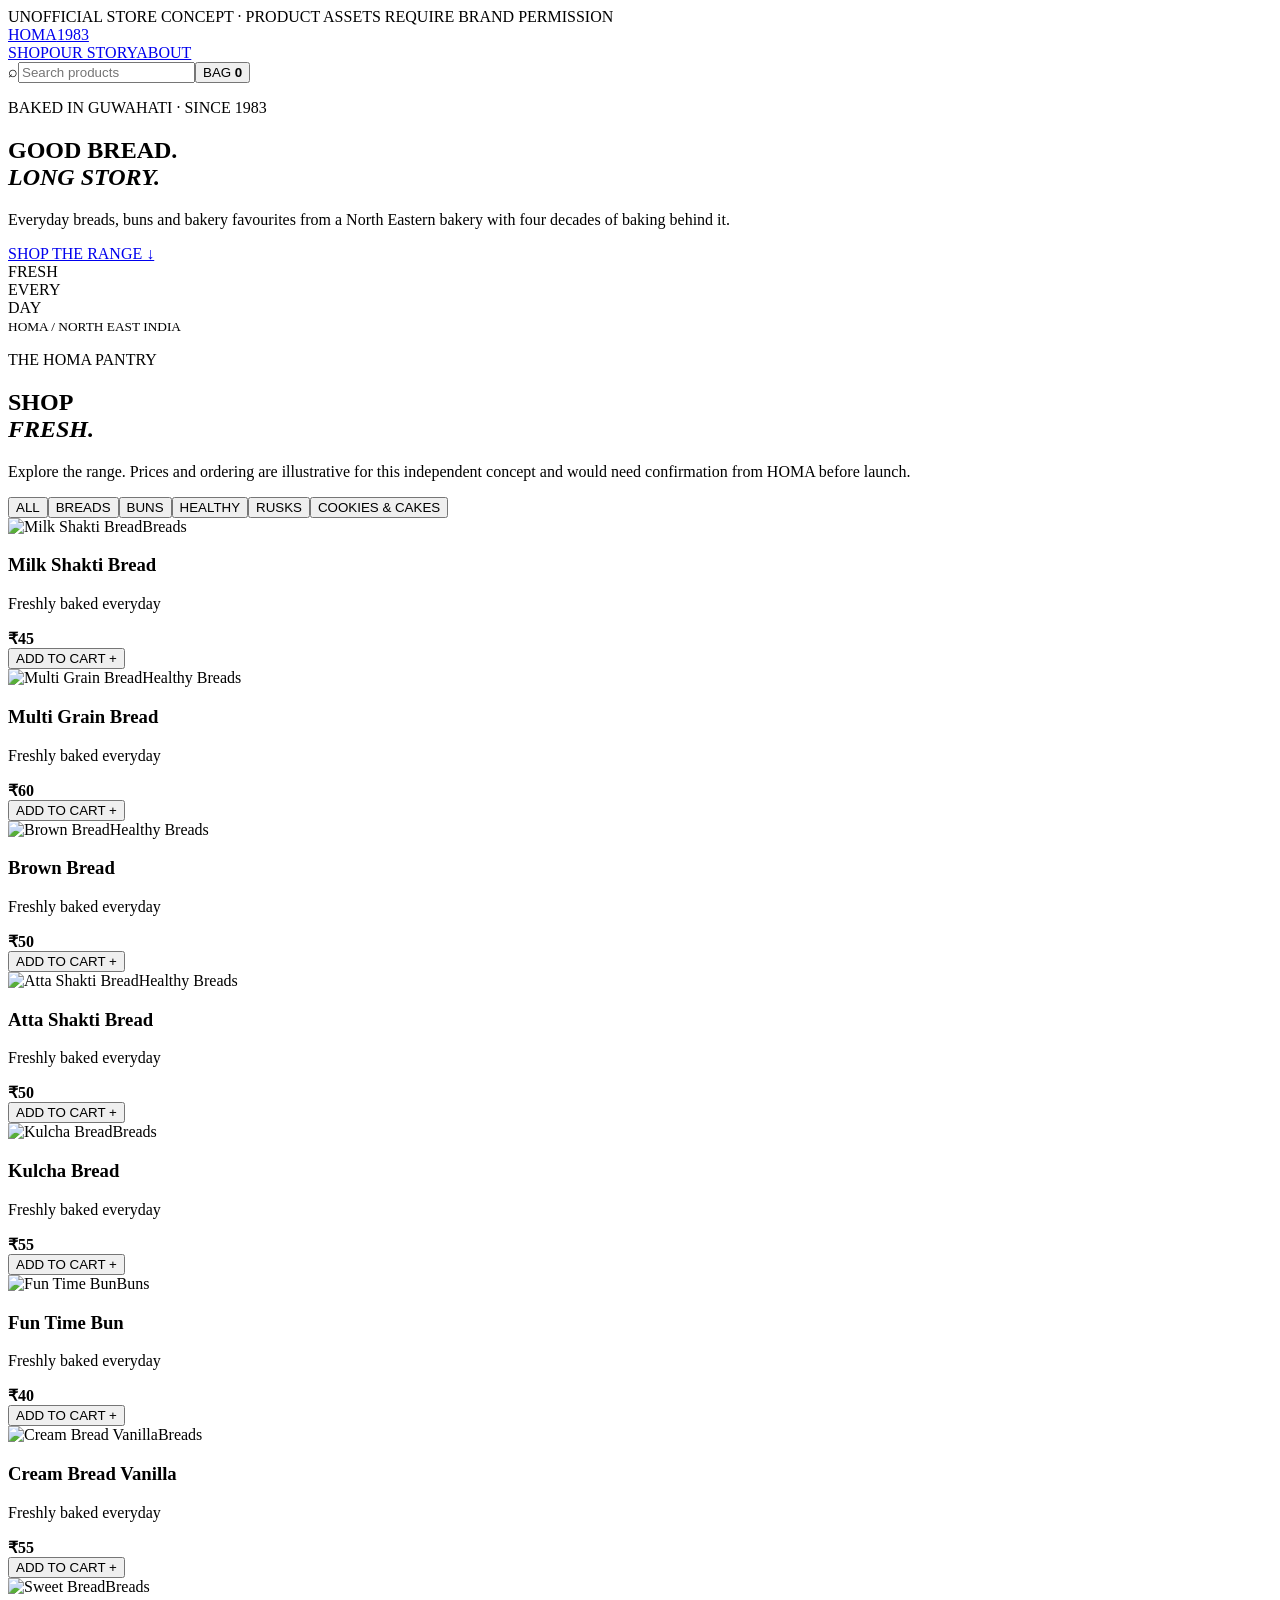
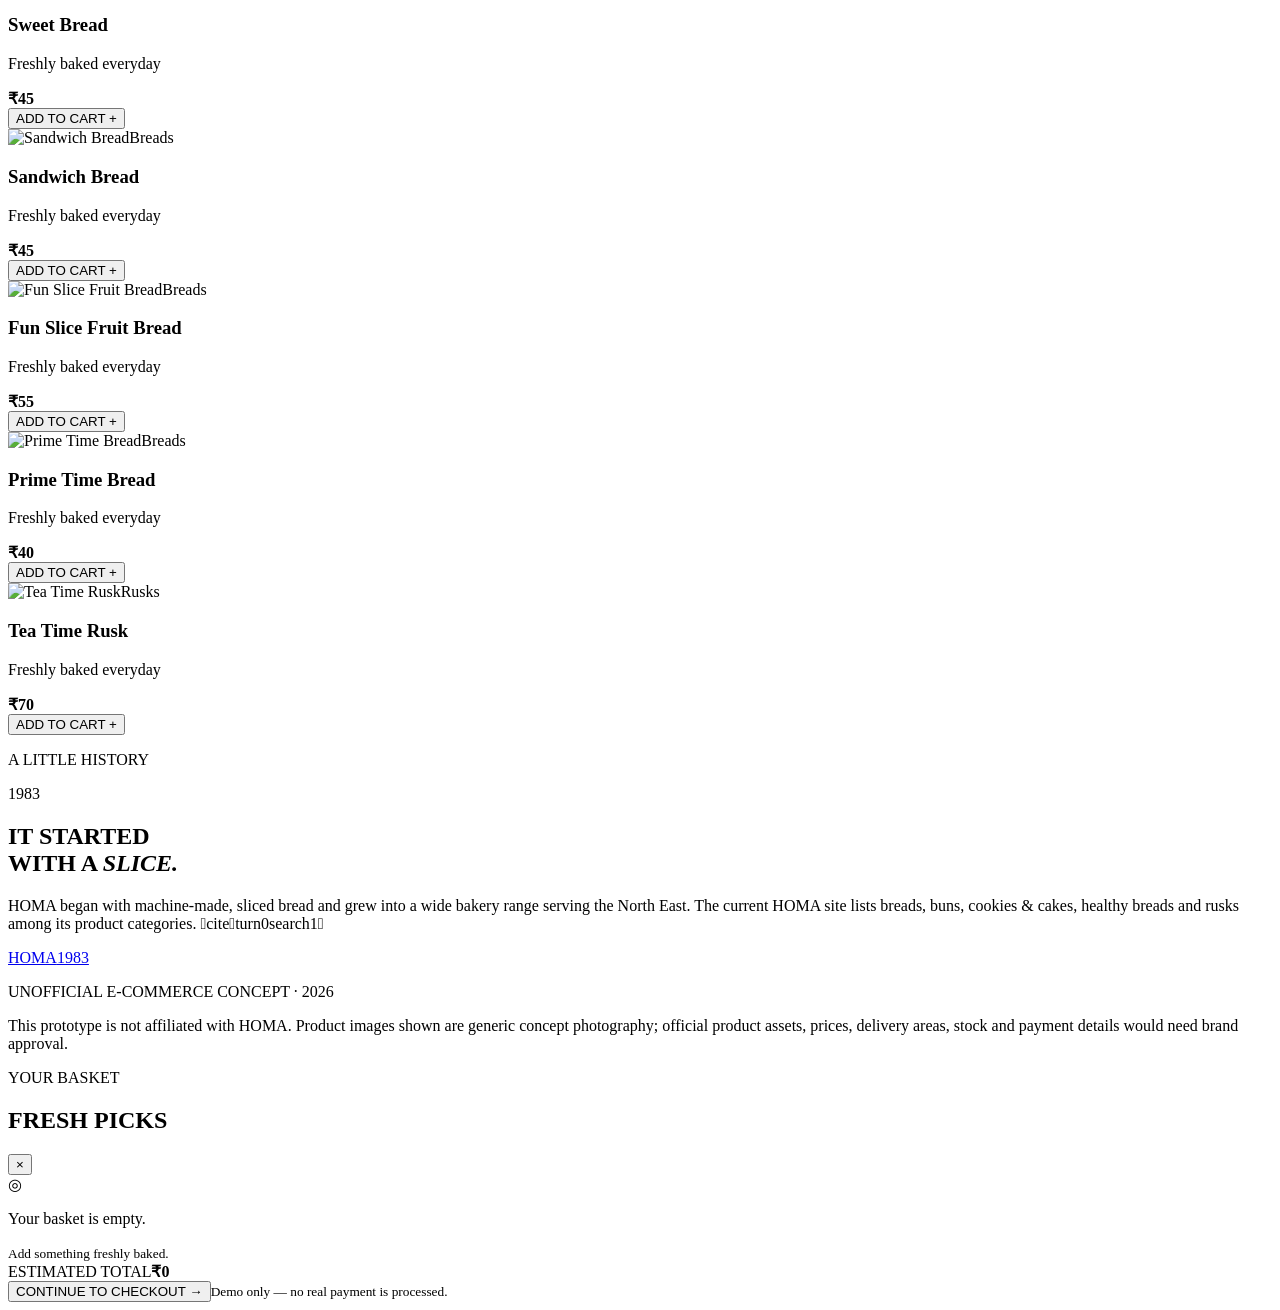
==== shop.html @ 53141c57 "Add HOMA bakery storefront shopping experience" ====
<!doctype html><html lang="en"><head><meta charset="utf-8"><meta name="viewport" content="width=device-width,initial-scale=1"><meta name="description" content="HOMA bakery storefront concept — products, basket and demo checkout."><title>HOMA — Freshly Baked</title><link rel="preconnect" href="https://fonts.googleapis.com"><link rel="preconnect" href="https://fonts.gstatic.com" crossorigin><link href="https://fonts.googleapis.com/css2?family=DM+Mono:wght@400;500&family=DM+Sans:wght@400;500;700&family=Playfair+Display:wght@500;600&display=swap" rel="stylesheet"><link rel="stylesheet" href="shop.css"></head><body><div class="topline">UNOFFICIAL STORE CONCEPT · PRODUCT ASSETS REQUIRE BRAND PERMISSION</div><header><a class="logo" href="index.html">HOMA<span>1983</span></a><nav><a href="#shop">SHOP</a><a href="#story">OUR STORY</a><a href="index.html">ABOUT</a></nav><div class="tools"><label class="search"><span>⌕</span><input id="search" placeholder="Search products"></label><button id="cartButton" class="cart">BAG <b id="cartCount">0</b></button></div></header><main><section class="shop-hero"><div><p class="eyebrow">BAKED IN GUWAHATI · SINCE 1983</p><h1>GOOD BREAD.<br><em>LONG STORY.</em></h1><p class="hero-copy">Everyday breads, buns and bakery favourites from a North Eastern bakery with four decades of baking behind it.</p><a class="shop-now" href="#shop">SHOP THE RANGE ↓</a></div><div class="hero-art"><div class="circle">FRESH<br>EVERY<br>DAY</div><small>HOMA / NORTH EAST INDIA</small></div></section><section id="shop" class="catalog"><div class="catalog-head"><div><p class="eyebrow">THE HOMA PANTRY</p><h2>SHOP<br><em>FRESH.</em></h2></div><p>Explore the range. Prices and ordering are illustrative for this independent concept and would need confirmation from HOMA before launch.</p></div><div class="categories"><button class="active" data-category="All">ALL</button><button data-category="Breads">BREADS</button><button data-category="Buns">BUNS</button><button data-category="Healthy Breads">HEALTHY</button><button data-category="Rusks">RUSKS</button><button data-category="Cookies & Cakes">COOKIES & CAKES</button></div><div id="productGrid" class="product-grid"></div></section><section id="story" class="story"><p class="eyebrow">A LITTLE HISTORY</p><div><span>1983</span><h2>IT STARTED<br>WITH A <em>SLICE.</em></h2><p>HOMA began with machine-made, sliced bread and grew into a wide bakery range serving the North East. The current HOMA site lists breads, buns, cookies & cakes, healthy breads and rusks among its product categories. citeturn0search1</p></div></section></main><footer><div><a class="logo" href="index.html">HOMA<span>1983</span></a><p>UNOFFICIAL E-COMMERCE CONCEPT · 2026</p></div><p>This prototype is not affiliated with HOMA. Product images shown are generic concept photography; official product assets, prices, delivery areas, stock and payment details would need brand approval.</p></footer><aside id="cartDrawer" class="drawer"><div id="cartBackdrop" class="backdrop"></div><div class="panel"><div class="panel-head"><div><p class="eyebrow">YOUR BASKET</p><h2>FRESH PICKS</h2></div><button id="closeCart">×</button></div><div id="cartItems" class="cart-items"></div><div class="cart-bottom"><div><span>ESTIMATED TOTAL</span><strong id="cartTotal">₹0</strong></div><button id="checkout" class="checkout">CONTINUE TO CHECKOUT →</button><small>Demo only — no real payment is processed.</small></div></div></aside><script src="store.js"></script></body></html>
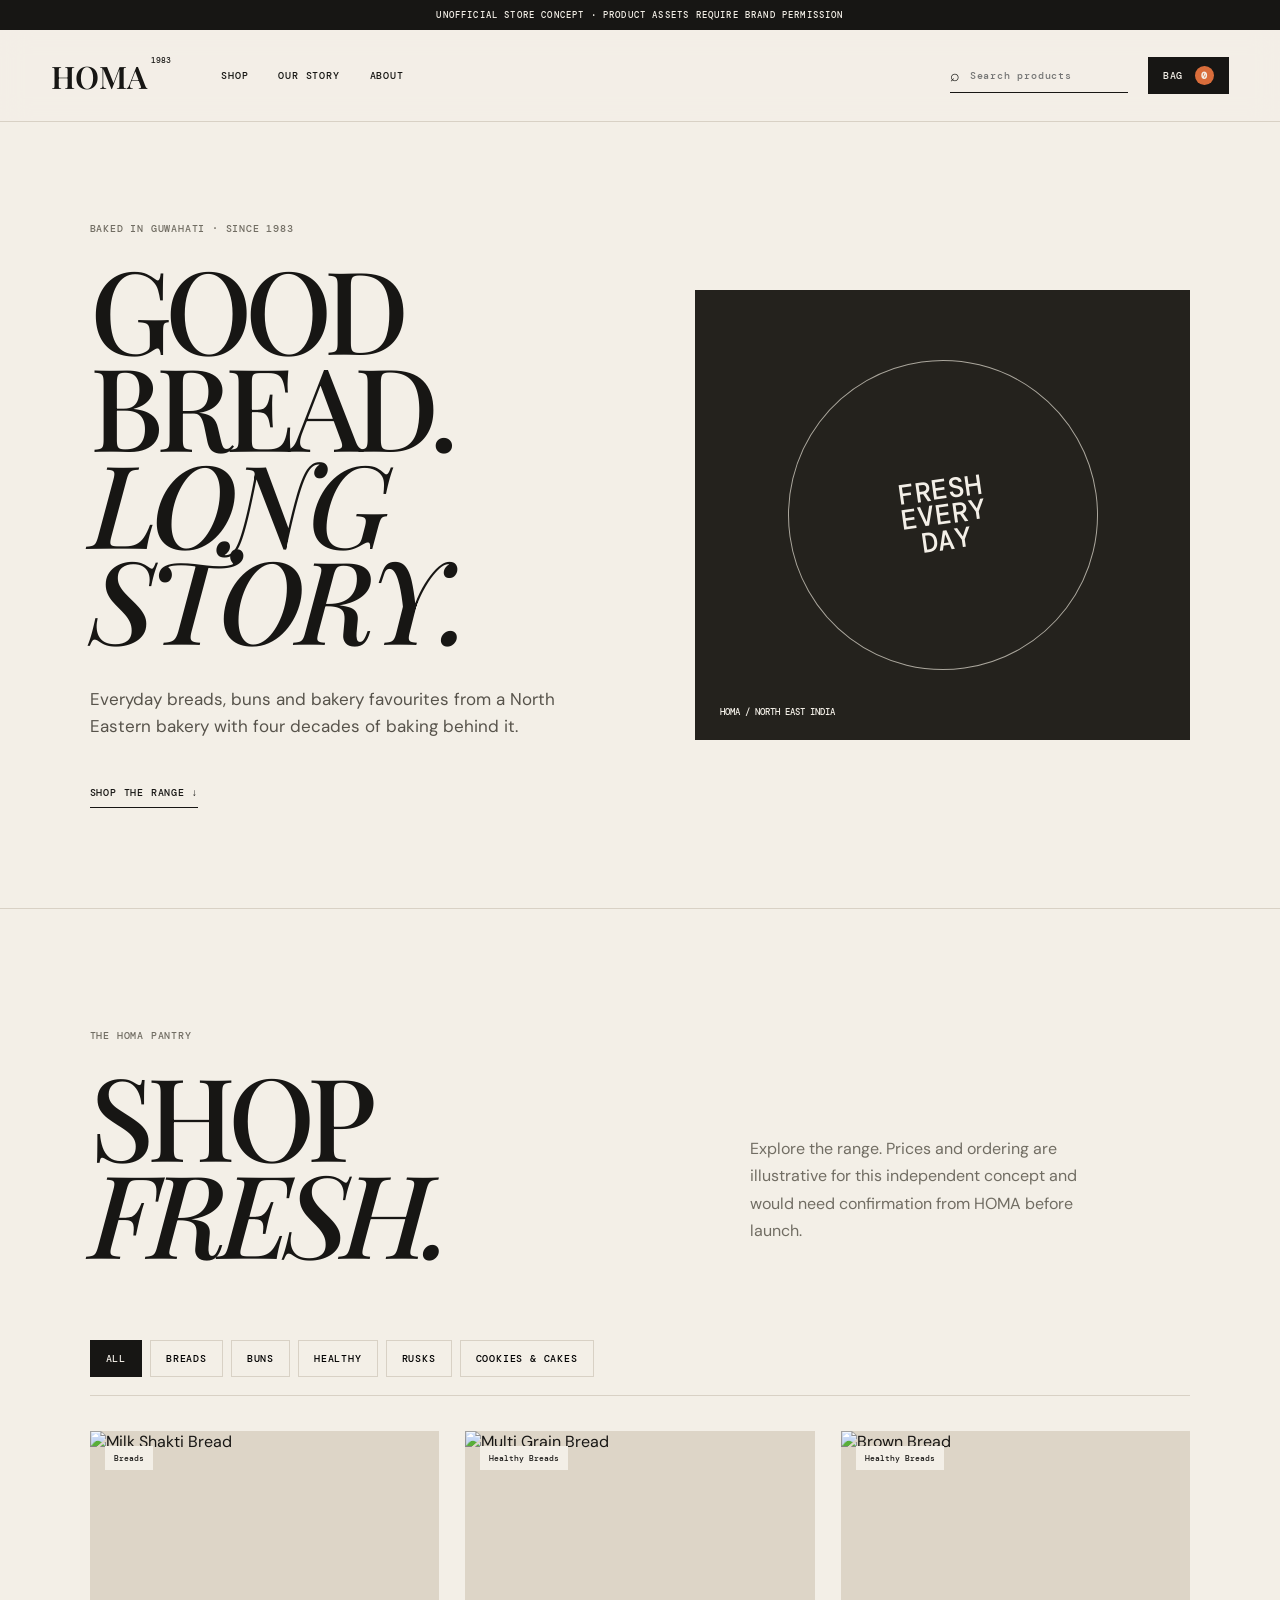
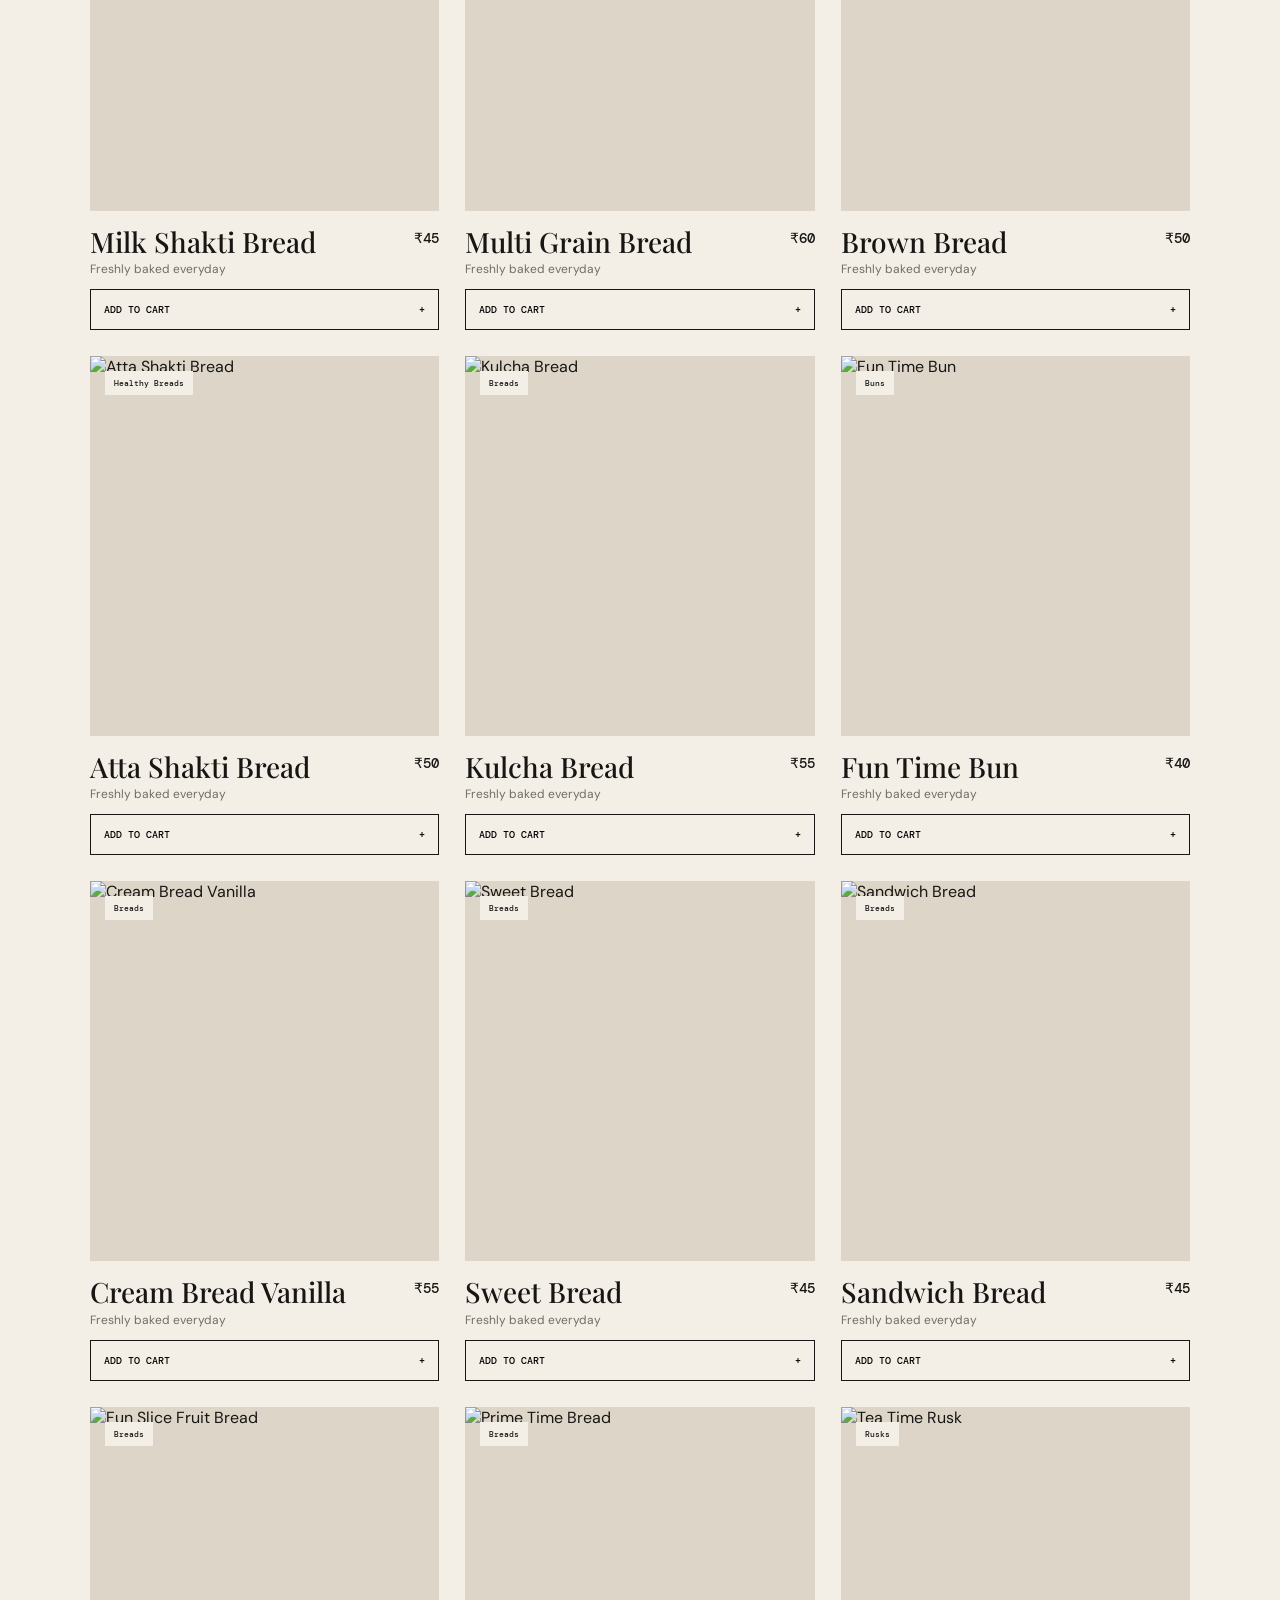
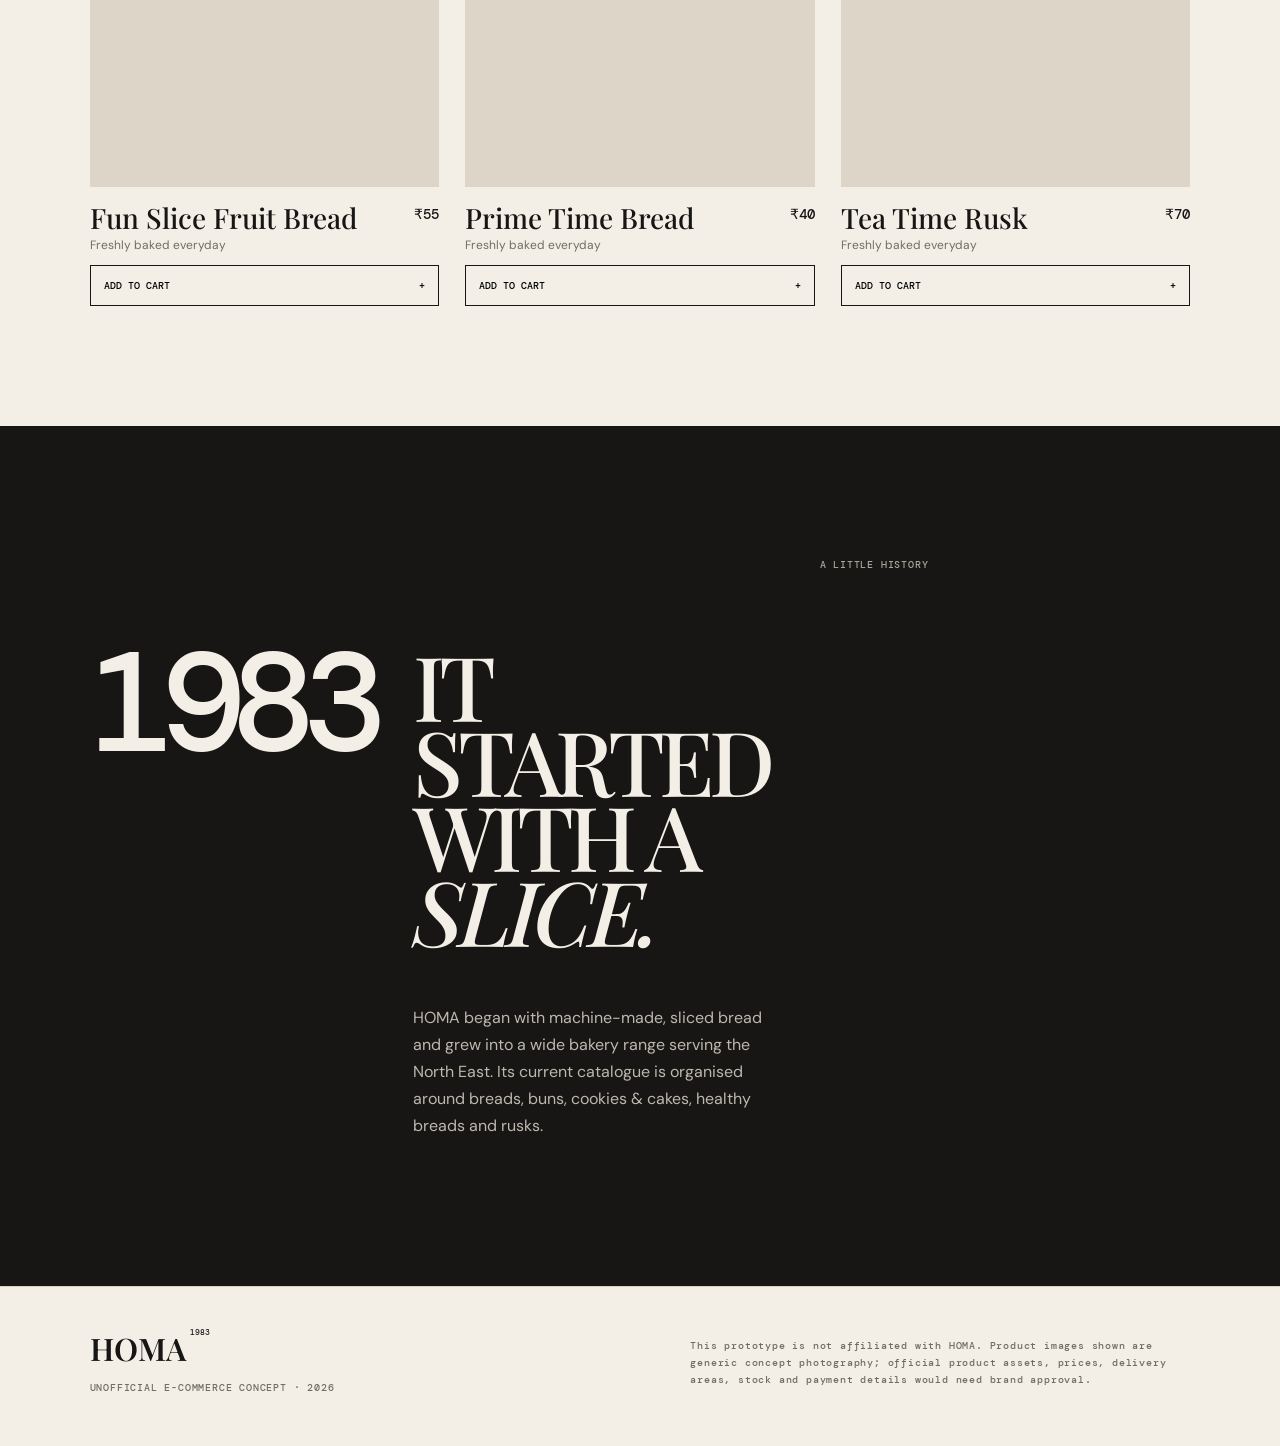
==== commit 1341a21d: "Remove citation markup from storefront HTML" ====
--- a/shop.html
+++ b/shop.html
@@ -1 +1 @@
-<!doctype html><html lang="en"><head><meta charset="utf-8"><meta name="viewport" content="width=device-width,initial-scale=1"><meta name="description" content="HOMA bakery storefront concept — products, basket and demo checkout."><title>HOMA — Freshly Baked</title><link rel="preconnect" href="https://fonts.googleapis.com"><link rel="preconnect" href="https://fonts.gstatic.com" crossorigin><link href="https://fonts.googleapis.com/css2?family=DM+Mono:wght@400;500&family=DM+Sans:wght@400;500;700&family=Playfair+Display:wght@500;600&display=swap" rel="stylesheet"><link rel="stylesheet" href="shop.css"></head><body><div class="topline">UNOFFICIAL STORE CONCEPT · PRODUCT ASSETS REQUIRE BRAND PERMISSION</div><header><a class="logo" href="index.html">HOMA<span>1983</span></a><nav><a href="#shop">SHOP</a><a href="#story">OUR STORY</a><a href="index.html">ABOUT</a></nav><div class="tools"><label class="search"><span>⌕</span><input id="search" placeholder="Search products"></label><button id="cartButton" class="cart">BAG <b id="cartCount">0</b></button></div></header><main><section class="shop-hero"><div><p class="eyebrow">BAKED IN GUWAHATI · SINCE 1983</p><h1>GOOD BREAD.<br><em>LONG STORY.</em></h1><p class="hero-copy">Everyday breads, buns and bakery favourites from a North Eastern bakery with four decades of baking behind it.</p><a class="shop-now" href="#shop">SHOP THE RANGE ↓</a></div><div class="hero-art"><div class="circle">FRESH<br>EVERY<br>DAY</div><small>HOMA / NORTH EAST INDIA</small></div></section><section id="shop" class="catalog"><div class="catalog-head"><div><p class="eyebrow">THE HOMA PANTRY</p><h2>SHOP<br><em>FRESH.</em></h2></div><p>Explore the range. Prices and ordering are illustrative for this independent concept and would need confirmation from HOMA before launch.</p></div><div class="categories"><button class="active" data-category="All">ALL</button><button data-category="Breads">BREADS</button><button data-category="Buns">BUNS</button><button data-category="Healthy Breads">HEALTHY</button><button data-category="Rusks">RUSKS</button><button data-category="Cookies & Cakes">COOKIES & CAKES</button></div><div id="productGrid" class="product-grid"></div></section><section id="story" class="story"><p class="eyebrow">A LITTLE HISTORY</p><div><span>1983</span><h2>IT STARTED<br>WITH A <em>SLICE.</em></h2><p>HOMA began with machine-made, sliced bread and grew into a wide bakery range serving the North East. The current HOMA site lists breads, buns, cookies & cakes, healthy breads and rusks among its product categories. citeturn0search1</p></div></section></main><footer><div><a class="logo" href="index.html">HOMA<span>1983</span></a><p>UNOFFICIAL E-COMMERCE CONCEPT · 2026</p></div><p>This prototype is not affiliated with HOMA. Product images shown are generic concept photography; official product assets, prices, delivery areas, stock and payment details would need brand approval.</p></footer><aside id="cartDrawer" class="drawer"><div id="cartBackdrop" class="backdrop"></div><div class="panel"><div class="panel-head"><div><p class="eyebrow">YOUR BASKET</p><h2>FRESH PICKS</h2></div><button id="closeCart">×</button></div><div id="cartItems" class="cart-items"></div><div class="cart-bottom"><div><span>ESTIMATED TOTAL</span><strong id="cartTotal">₹0</strong></div><button id="checkout" class="checkout">CONTINUE TO CHECKOUT →</button><small>Demo only — no real payment is processed.</small></div></div></aside><script src="store.js"></script></body></html>+<!doctype html><html lang="en"><head><meta charset="utf-8"><meta name="viewport" content="width=device-width,initial-scale=1"><meta name="description" content="HOMA bakery storefront concept — products, basket and demo checkout."><title>HOMA — Freshly Baked</title><link rel="preconnect" href="https://fonts.googleapis.com"><link rel="preconnect" href="https://fonts.gstatic.com" crossorigin><link href="https://fonts.googleapis.com/css2?family=DM+Mono:wght@400;500&family=DM+Sans:wght@400;500;700&family=Playfair+Display:wght@500;600&display=swap" rel="stylesheet"><link rel="stylesheet" href="shop.css"></head><body><div class="topline">UNOFFICIAL STORE CONCEPT · PRODUCT ASSETS REQUIRE BRAND PERMISSION</div><header><a class="logo" href="index.html">HOMA<span>1983</span></a><nav><a href="#shop">SHOP</a><a href="#story">OUR STORY</a><a href="index.html">ABOUT</a></nav><div class="tools"><label class="search"><span>⌕</span><input id="search" placeholder="Search products"></label><button id="cartButton" class="cart">BAG <b id="cartCount">0</b></button></div></header><main><section class="shop-hero"><div><p class="eyebrow">BAKED IN GUWAHATI · SINCE 1983</p><h1>GOOD BREAD.<br><em>LONG STORY.</em></h1><p class="hero-copy">Everyday breads, buns and bakery favourites from a North Eastern bakery with four decades of baking behind it.</p><a class="shop-now" href="#shop">SHOP THE RANGE ↓</a></div><div class="hero-art"><div class="circle">FRESH<br>EVERY<br>DAY</div><small>HOMA / NORTH EAST INDIA</small></div></section><section id="shop" class="catalog"><div class="catalog-head"><div><p class="eyebrow">THE HOMA PANTRY</p><h2>SHOP<br><em>FRESH.</em></h2></div><p>Explore the range. Prices and ordering are illustrative for this independent concept and would need confirmation from HOMA before launch.</p></div><div class="categories"><button class="active" data-category="All">ALL</button><button data-category="Breads">BREADS</button><button data-category="Buns">BUNS</button><button data-category="Healthy Breads">HEALTHY</button><button data-category="Rusks">RUSKS</button><button data-category="Cookies & Cakes">COOKIES & CAKES</button></div><div id="productGrid" class="product-grid"></div></section><section id="story" class="story"><p class="eyebrow">A LITTLE HISTORY</p><div><span>1983</span><h2>IT STARTED<br>WITH A <em>SLICE.</em></h2><p>HOMA began with machine-made, sliced bread and grew into a wide bakery range serving the North East. Its current catalogue is organised around breads, buns, cookies & cakes, healthy breads and rusks.</p></div></section></main><footer><div><a class="logo" href="index.html">HOMA<span>1983</span></a><p>UNOFFICIAL E-COMMERCE CONCEPT · 2026</p></div><p>This prototype is not affiliated with HOMA. Product images shown are generic concept photography; official product assets, prices, delivery areas, stock and payment details would need brand approval.</p></div></footer><aside id="cartDrawer" class="drawer"><div id="cartBackdrop" class="backdrop"></div><div class="panel"><div class="panel-head"><div><p class="eyebrow">YOUR BASKET</p><h2>FRESH PICKS</h2></div><button id="closeCart">×</button></div><div id="cartItems" class="cart-items"></div><div class="cart-bottom"><div><span>ESTIMATED TOTAL</span><strong id="cartTotal">₹0</strong></div><button id="checkout" class="checkout">CONTINUE TO CHECKOUT →</button><small>Demo only — no real payment is processed.</small></div></div></aside><script src="store.js"></script></body></html>
--- a/shop.css
+++ b/shop.css
@@ -0,0 +1 @@
+:root{--cream:#f3efe7;--ink:#171614;--muted:#716d63;--line:#d8d1c5;--orange:#d96d3b}*{box-sizing:border-box}html{scroll-behavior:smooth}body{margin:0;background:var(--cream);color:var(--ink);font-family:'DM Sans',sans-serif}.locked{overflow:hidden}.topline{background:var(--ink);color:var(--cream);padding:9px;text-align:center;font:500 9px 'DM Mono',monospace;letter-spacing:.13em}header{height:92px;border-bottom:1px solid var(--line);display:flex;align-items:center;padding:0 4vw;gap:50px;position:sticky;top:0;background:rgba(243,239,231,.94);backdrop-filter:blur(14px);z-index:20}.logo{font:600 31px 'Playfair Display',serif;color:inherit;text-decoration:none}.logo span{font:500 8px 'DM Mono',monospace;vertical-align:top;margin-left:4px}nav{display:flex;gap:30px;flex:1}nav a,.cart,.search input,.categories button,.eyebrow,.shop-now,.checkout,footer p,.panel-head button{font:500 10px 'DM Mono',monospace;letter-spacing:.08em}nav a{color:inherit;text-decoration:none}.tools{display:flex;align-items:center;gap:20px}.search{display:flex;gap:8px;border-bottom:1px solid var(--ink);padding:6px 0}.search input{border:0;background:transparent;outline:0;width:160px}.cart{border:0;background:var(--ink);color:var(--cream);padding:12px 15px;cursor:pointer}.cart b{background:var(--orange);border-radius:50%;padding:3px 6px;margin-left:5px}.shop-hero{min-height:680px;padding:100px 7vw;display:grid;grid-template-columns:1.1fr .9fr;align-items:center;border-bottom:1px solid var(--line)}.eyebrow{color:var(--muted);margin:0 0 24px}.shop-hero h1,.catalog h2,.story h2,.panel h2{font:500 clamp(60px,9vw,130px)/.84 'Playfair Display',serif;letter-spacing:-.06em;margin:0}.shop-hero h1 em,.catalog h2 em,.story h2 em{font-style:italic}.hero-copy{max-width:500px;font-size:17px;line-height:1.6;color:#57534b;margin:40px 0}.shop-now{display:inline-block;color:var(--ink);border-bottom:1px solid var(--ink);padding-bottom:8px;text-decoration:none}.hero-art{height:450px;background:#24221d;color:var(--cream);position:relative;display:grid;place-items:center;overflow:hidden}.circle{width:310px;height:310px;border:1px solid #aaa69c;border-radius:50%;display:grid;place-items:center;text-align:center;font:500 28px/.9 'DM Mono',monospace;transform:rotate(-8deg)}.hero-art small{position:absolute;bottom:22px;left:25px;font:500 9px 'DM Mono',monospace}.catalog{padding:120px 7vw}.catalog-head{display:grid;grid-template-columns:1.2fr .8fr;align-items:end;margin-bottom:80px}.catalog-head>p{color:var(--muted);max-width:370px;line-height:1.7}.categories{display:flex;gap:8px;flex-wrap:wrap;border-bottom:1px solid var(--line);padding-bottom:18px;margin-bottom:35px}.categories button{border:1px solid var(--line);background:transparent;padding:11px 15px;cursor:pointer}.categories button.active,.categories button:hover{background:var(--ink);color:var(--cream);border-color:var(--ink)}.product-grid{display:grid;grid-template-columns:repeat(3,1fr);gap:26px}.product-card{min-width:0}.product-image{height:380px;position:relative;background:#ddd5c7;overflow:hidden}.product-image img{width:100%;height:100%;object-fit:cover;transition:transform .5s}.product-card:hover img{transform:scale(1.04)}.product-image span{position:absolute;left:15px;top:15px;background:var(--cream);padding:7px 9px;font:500 8px 'DM Mono',monospace}.product-info{display:flex;justify-content:space-between;gap:15px;padding:18px 0 12px}.product-info h3{font:500 28px/.9 'Playfair Display',serif;margin:0 0 7px}.product-info p{font-size:12px;color:var(--muted);margin:0}.product-info strong{font:500 14px 'DM Mono',monospace}.add{width:100%;border:1px solid var(--ink);background:transparent;padding:13px;text-align:left;font:500 10px 'DM Mono',monospace;cursor:pointer}.add span{float:right}.add:hover{background:var(--ink);color:var(--cream)}.story{background:var(--ink);color:var(--cream);padding:130px 7vw;display:grid;grid-template-columns:.7fr 1.3fr;gap:50px}.story .eyebrow{color:#a8a49b}.story>div{display:grid;grid-template-columns:.6fr 1.4fr;gap:40px}.story span{font:500 clamp(60px,11vw,170px)/.8 'DM Mono',monospace;letter-spacing:-.1em}.story h2{font-size:clamp(55px,7vw,105px)}.story p{grid-column:2;color:#bdb8ae;max-width:480px;line-height:1.7}.drawer{position:fixed;inset:0;z-index:50;pointer-events:none}.backdrop{position:absolute;inset:0;background:rgba(0,0,0,.42);opacity:0;transition:.3s}.panel{position:absolute;right:0;top:0;height:100%;width:min(500px,100%);background:var(--cream);padding:35px;transform:translateX(100%);transition:.35s;display:flex;flex-direction:column}.drawer.open{pointer-events:auto}.drawer.open .backdrop{opacity:1}.drawer.open .panel{transform:none}.panel-head{display:flex;justify-content:space-between;border-bottom:1px solid var(--line);padding-bottom:25px}.panel h2{font-size:45px}.panel-head button{border:0;background:none;font-size:28px;cursor:pointer}.cart-items{overflow:auto;flex:1;padding:20px 0}.cart-item{display:grid;grid-template-columns:80px 1fr auto;gap:15px;padding:18px 0;border-bottom:1px solid var(--line)}.cart-item img{width:80px;height:80px;object-fit:cover}.cart-item h4{font:500 18px 'Playfair Display',serif;margin:0 0 5px}.cart-item p{font:11px 'DM Mono',monospace;margin:0 0 12px}.cart-item>strong{font:11px 'DM Mono',monospace}.qty{display:flex;gap:10px;align-items:center}.qty button{border:1px solid var(--line);background:transparent;width:24px;height:24px}.empty{text-align:center;padding:100px 0;color:var(--muted)}.empty span{font-size:45px}.empty p{font:25px 'Playfair Display',serif;color:var(--ink)}.cart-bottom{border-top:1px solid var(--line);padding-top:20px}.cart-bottom>div{display:flex;justify-content:space-between;margin-bottom:20px}.cart-bottom span,.cart-bottom strong{font:500 12px 'DM Mono',monospace}.checkout{width:100%;background:var(--ink);color:var(--cream);border:0;padding:18px;cursor:pointer}.cart-bottom small{display:block;text-align:center;color:var(--muted);margin-top:10px}footer{border-top:1px solid var(--line);padding:40px 7vw;display:flex;justify-content:space-between;gap:50px}footer p{color:var(--muted);max-width:500px;line-height:1.7}@media(max-width:800px){header{height:auto;min-height:75px;padding:15px 18px;gap:15px;flex-wrap:wrap}nav{display:none}.tools{margin-left:auto}.search input{width:95px}.shop-hero,.catalog-head,.story,.story>div{grid-template-columns:1fr}.shop-hero{padding:70px 20px;gap:60px}.hero-art{height:350px}.catalog{padding:75px 20px}.catalog-head{gap:30px;margin-bottom:55px}.product-grid{grid-template-columns:1fr 1fr;gap:16px}.product-image{height:280px}.product-info h3{font-size:22px}.story{padding:80px 20px}.story>div{gap:25px}.story p{grid-column:auto}footer{display:block;padding:35px 20px}.panel{padding:25px 20px}}@media(max-width:500px){.product-grid{grid-template-columns:1fr}.product-image{height:360px}.shop-hero h1{font-size:17vw}.circle{width:240px;height:240px;font-size:23px}.search{display:none}}
